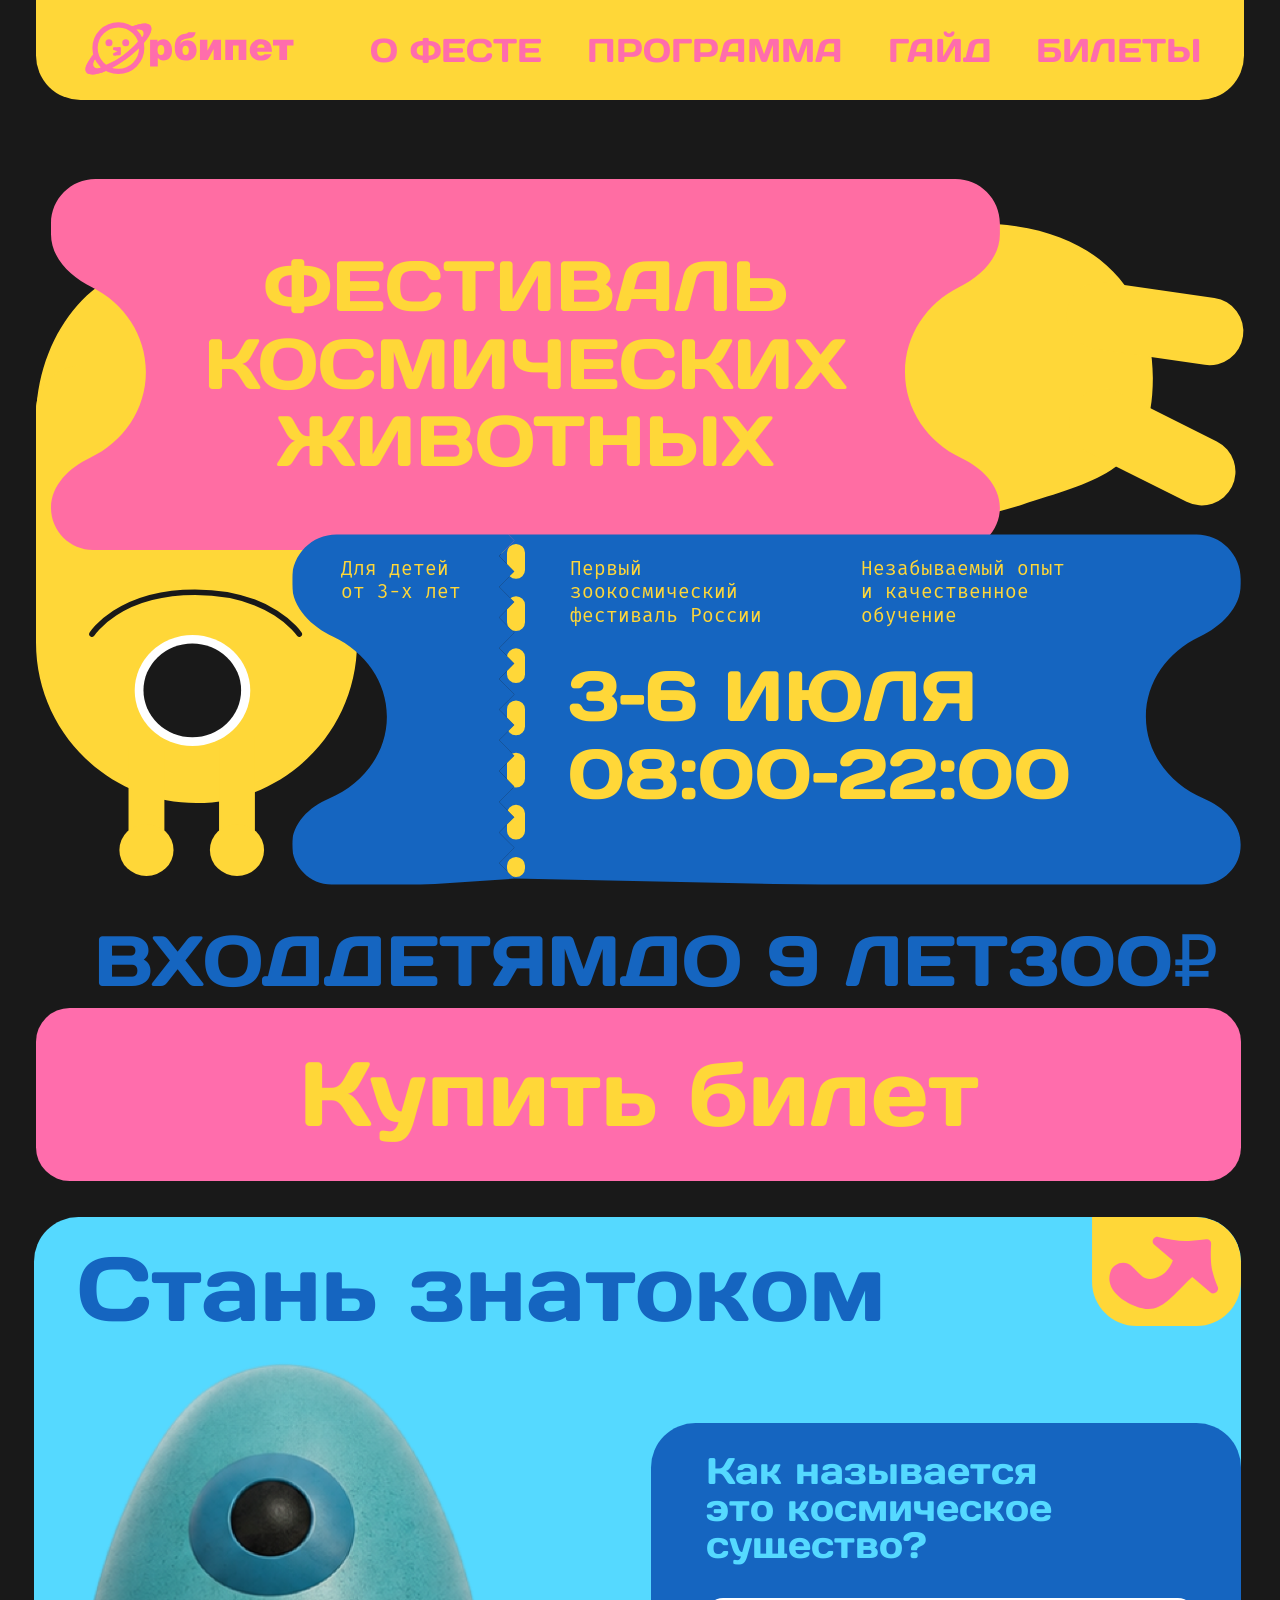
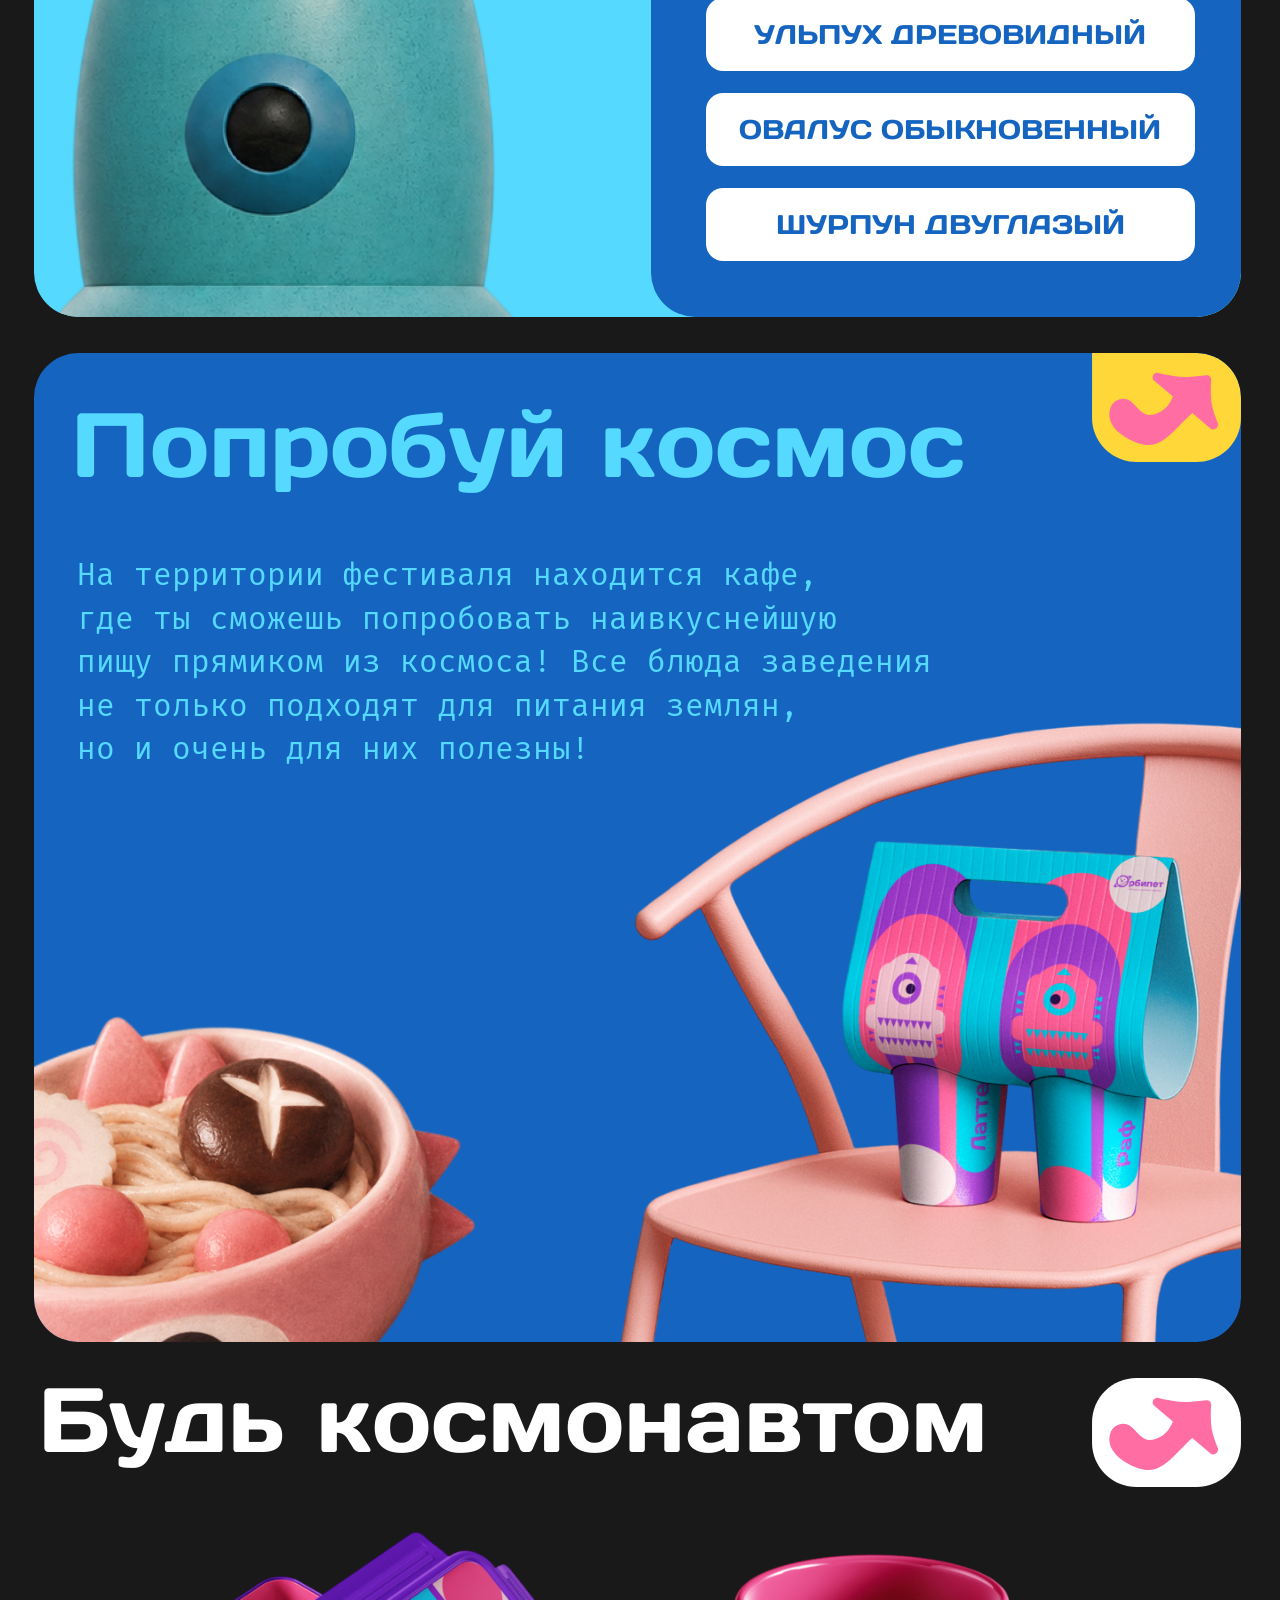
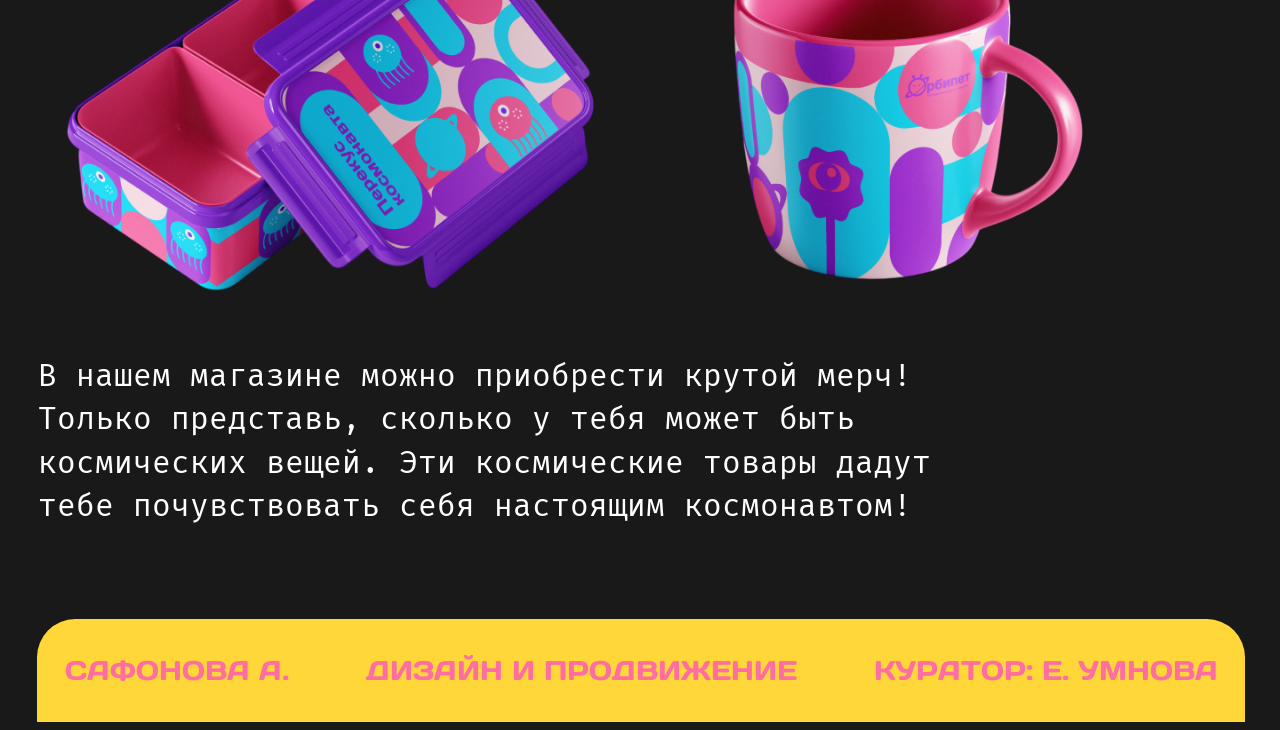
==== index.html @ fed08a74 "first commit first commit" ====
<!DOCTYPE html>
<html lang="ru">
<head>
    <meta charset="UTF-8">
    <meta name="viewport" content="width=device-width, initial-scale=1.0">
    <title>Главная — Фестиваль космических животных</title>
    <link rel="stylesheet" href="stylesheets/style.css">
</head>
<body class="page-main">


    <nav class="top-nav">
        <a class="top-nav__logo" href="index.html">
            <img src="images/main-logo-rbipet.svg" alt="рбипет">
        </a>
        <ul class="top-nav__list">
            <li><a class="top-nav__link" href="about.html">О&nbsp;фесте</a></li>
            <li><a class="top-nav__link" href="program.html">Программа</a></li>
            <li><a class="top-nav__link" href="guide.html">Гайд</a></li>
            <li><a class="top-nav__link" href="tickets.html">Билеты</a></li>
        </ul>
    </nav>


    <div class="hero-blob">
        <img src="images/main-hero-blob.svg" alt="">
    </div>


    <div class="hero-plate">
        <img class="hero-plate__bg" src="images/main-hero-plate.svg" alt="">
        <h1 class="hero-plate__title">ФЕСТИВАЛЬ<br>КОСМИЧЕСКИХ<br>ЖИВОТНЫХ</h1>
    </div>


    <!-- Info-card = «билетик» феста. Поделён по пунктирной перфорации
         на две половины — корешок слева и основная часть справа.
         Клик/наведение на правую часть → она «отрывается» по перфорации. -->
    <div class="info-card" id="info-card">
        <!-- Левая половина-корешок: не двигается. -->
        <div class="info-card__half info-card__half--left">
            <img class="info-card__bg" src="images/main-info-card-bg.svg" alt="">
            <span class="info-card__small info-card__small--left">Для&nbsp;детей<br>от&nbsp;3-х лет</span>
        </div>
        <!-- Правая половина: при клике отрывается с лёгким поворотом. -->
        <div class="info-card__half info-card__half--right">
            <img class="info-card__bg" src="images/main-info-card-bg.svg" alt="">
            <span class="info-card__small info-card__small--mid">Первый зоокосмический<br>фестиваль России</span>
            <span class="info-card__small info-card__small--right">Незабываемый опыт<br>и&nbsp;качественное обучение</span>
            <div class="info-card__divider"></div>
            <p class="info-card__date">3–6&nbsp;ИЮЛЯ</p>
            <p class="info-card__time">08:00–22:00</p>
        </div>
    </div>


    <!-- На мобайле текст разбит на 4 строки <br class="entry-fee__br">, как на фигме.
         На планшете и десктопе .entry-fee__br скрывается через display:none — текст
         собирается в одну строку как в тех макетах. -->
    <p class="entry-fee">вход<br class="entry-fee__br">детям<br class="entry-fee__br">до&nbsp;9&nbsp;лет<br class="entry-fee__br">300₽</p>


    <a class="buy-button" href="tickets.html">
        <span class="buy-button__text">Купить билет</span>
    </a>


    <section class="quiz" id="quiz">
        <h2 class="quiz__title">Стань знатоком</h2>
        <a class="quiz__arrow" href="about.html" aria-label="Узнать больше о фесте">
            <img src="images/main-quiz-arrow.svg" alt="">
        </a>
        <div class="quiz__character">
            <img src="images/main-hero-character.png" alt="Космическое существо">
        </div>
        <div class="quiz__card" id="quiz-card">
            <p class="quiz__question" id="quiz-question">Как называется<br>это космическое существо?</p>
            <div class="quiz__options" id="quiz-options">
                <!-- кнопки опроса рисуются JS из массива в javascript/main.js -->
            </div>
            <p class="quiz__feedback" id="quiz-feedback"></p>
        </div>
    </section>


    <section class="cosmos">
        <h2 class="cosmos__title">Попробуй космос</h2>
        <a class="cosmos__arrow" href="program.html" aria-label="К программе">
            <img src="images/main-quiz-arrow.svg" alt="">
        </a>
        <p class="cosmos__text">
            На&nbsp;территории фестиваля находится кафе,<br>
            где&nbsp;ты&nbsp;сможешь попробовать наивкуснейшую<br>
            пищу прямиком из&nbsp;космоса! Все&nbsp;блюда заведения не&nbsp;только подходят для&nbsp;питания землян, но&nbsp;и&nbsp;очень для&nbsp;них&nbsp;полезны!
        </p>
        <div class="cosmos__photo cosmos__photo--chair">
            <img src="images/main-cosmos-chair.png" alt="Космическое кафе">
        </div>
        <div class="cosmos__photo cosmos__photo--character">
            <img src="images/main-cosmos-character.png" alt="Космический персонаж">
        </div>
    </section>


    <h2 class="cosmonaut-title">Будь космонавтом</h2>
    <!-- Стрелка теперь открывает попап с отложкой мерча, а не ведёт на /guide.html -->
    <button class="cosmonaut-arrow" id="cosmonaut-arrow-btn" type="button" aria-label="Отложить мерч">
        <img src="images/back-arrow.svg" alt="">
    </button>
    <img class="cosmonaut-lunchbox" src="images/main-merch-lunchbox.png" alt="Космический ланчбокс">
    <img class="cosmonaut-cup" src="images/main-merch-cup.png" alt="Космическая кружка">
    <!-- Жёсткие <br>'ы повторяют переносы строк из Figma (нода 56:666):
         4 строки центрированного Fira Mono. На десктопе тоже укладывается в 4 строки.
         cosmonaut-text__br--mobile — дополнительный перенос только для мобайла,
         чтобы «Эти» начиналось с новой строки после «вещей.». -->
    <p class="cosmonaut-text">
        В&nbsp;нашем магазине можно приобрести крутой мерч!<br>
        Только представь, сколько у&nbsp;тебя может быть<br>
        космических вещей.<br class="cosmonaut-text__br--mobile"> Эти космические товары дадут<br>
        тебе почувствовать себя настоящим космонавтом!
    </p>


    <footer class="main-footer">
        <span class="main-footer__text">Сафонова А.</span>
        <span class="main-footer__text">Дизайн и&nbsp;продвижение</span>
        <span class="main-footer__text">Куратор: Е.&nbsp;Умнова</span>
    </footer>


    <!-- ===== Попап «Отложить мерч» — копия гайдовского попапа с другим текстом ===== -->
    <div class="popup-overlay" id="merch-popup-overlay" hidden>
        <div class="popup" role="dialog" aria-modal="true" aria-labelledby="merch-popup-title">
            <button class="popup__close" id="merch-popup-close" type="button" aria-label="Закрыть">
                <span class="popup__close-x"></span>
            </button>

            <h2 class="popup__title" id="merch-popup-title">
                Оставьте вашу почту&nbsp;—<br>мы отложим мерч для&nbsp;вас
            </h2>

            <form class="popup__form" id="merch-popup-form" novalidate>
                <div class="popup__input-wrap">
                    <input class="popup__input"
                           type="email"
                           id="merch-popup-email"
                           name="email"
                           placeholder="example@mail.ru"
                           required>
                </div>
                <button class="popup__submit" type="submit" aria-label="Отправить">
                    <img src="images/popup-arrow.svg" alt="">
                </button>
            </form>
        </div>
    </div>


    <!-- Уведомление «Спасибо!» для главного попапа -->
    <div class="notification" id="merch-notification" hidden>
        <span class="notification__text">Спасибо! Все&nbsp;прошло успешно!</span>
    </div>


    <script src="javascript/nav.js"></script>
    <script src="javascript/main.js"></script>
</body>
</html>
---- stylesheets/style.css ----
@import url('reset.css');
@import url('fonts.css');
@import url('layout.css');
@import url('animation.css');
@import url('adaptive.css');
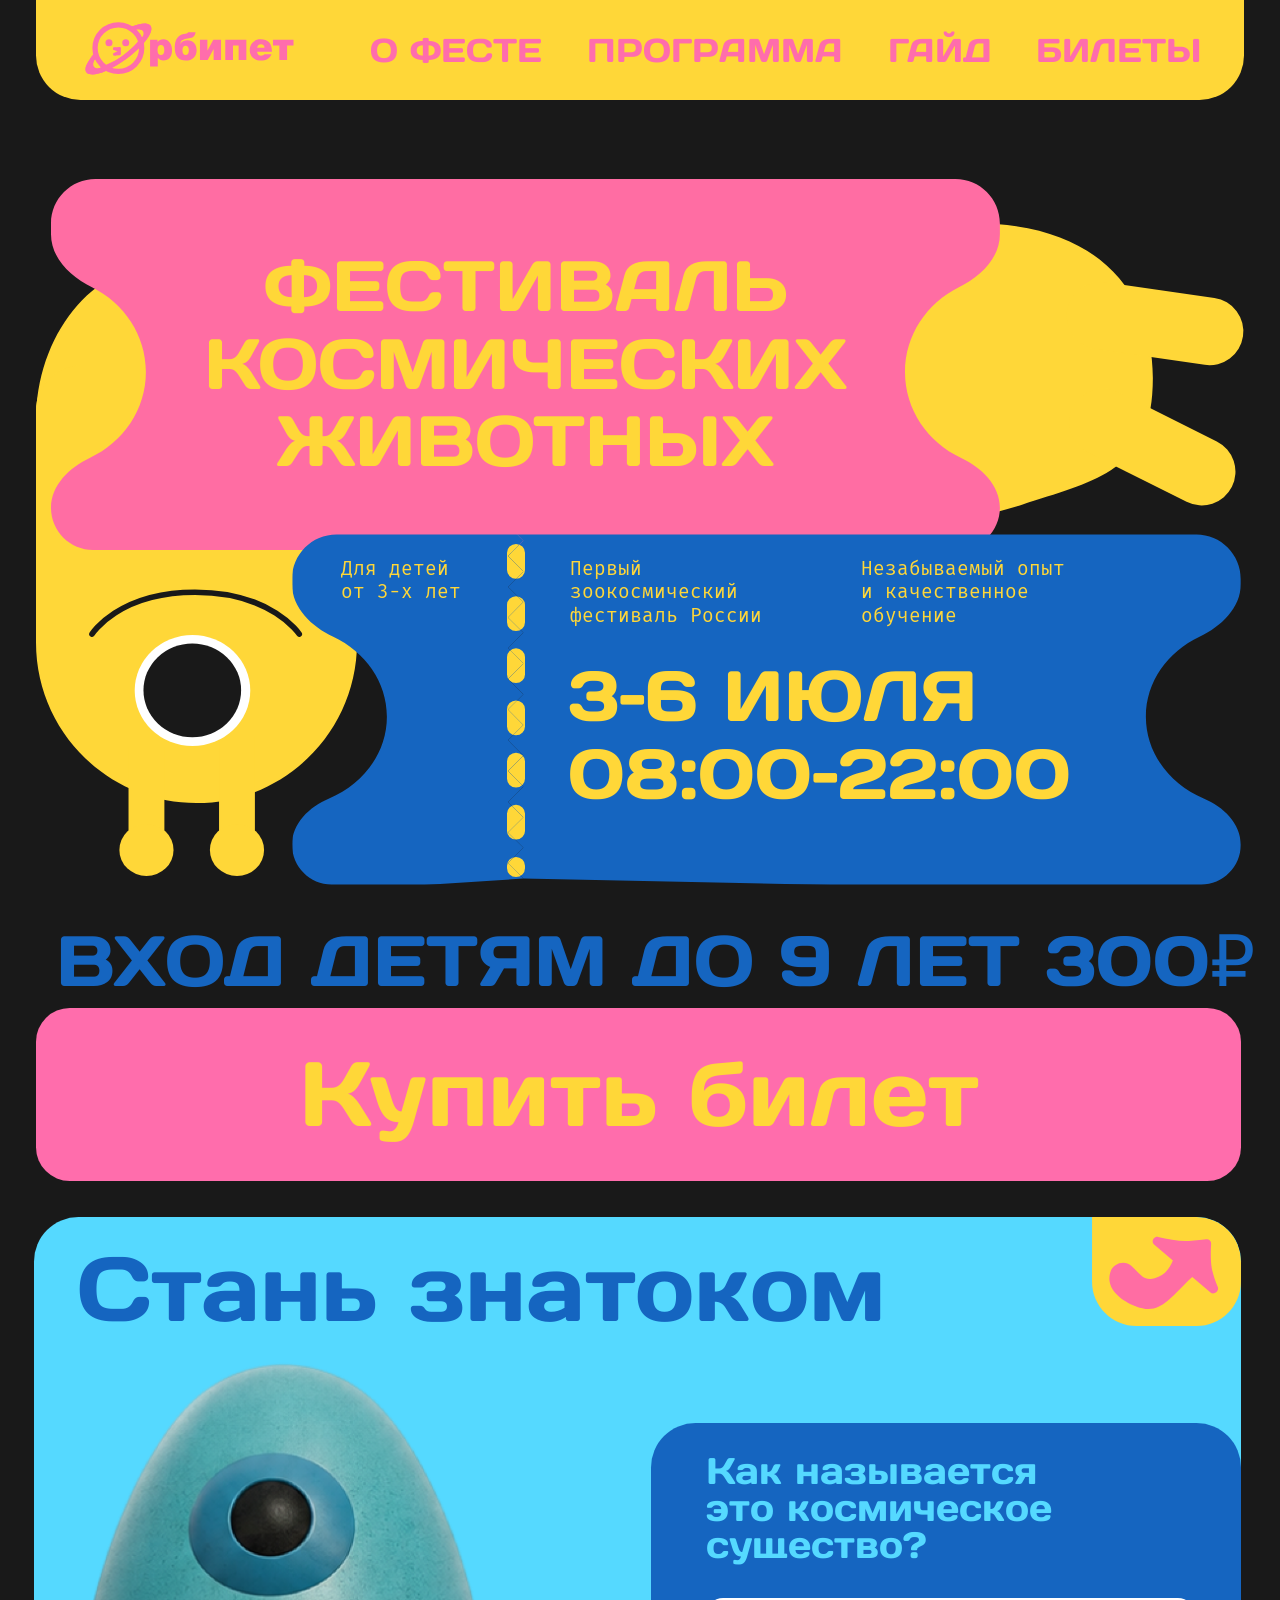
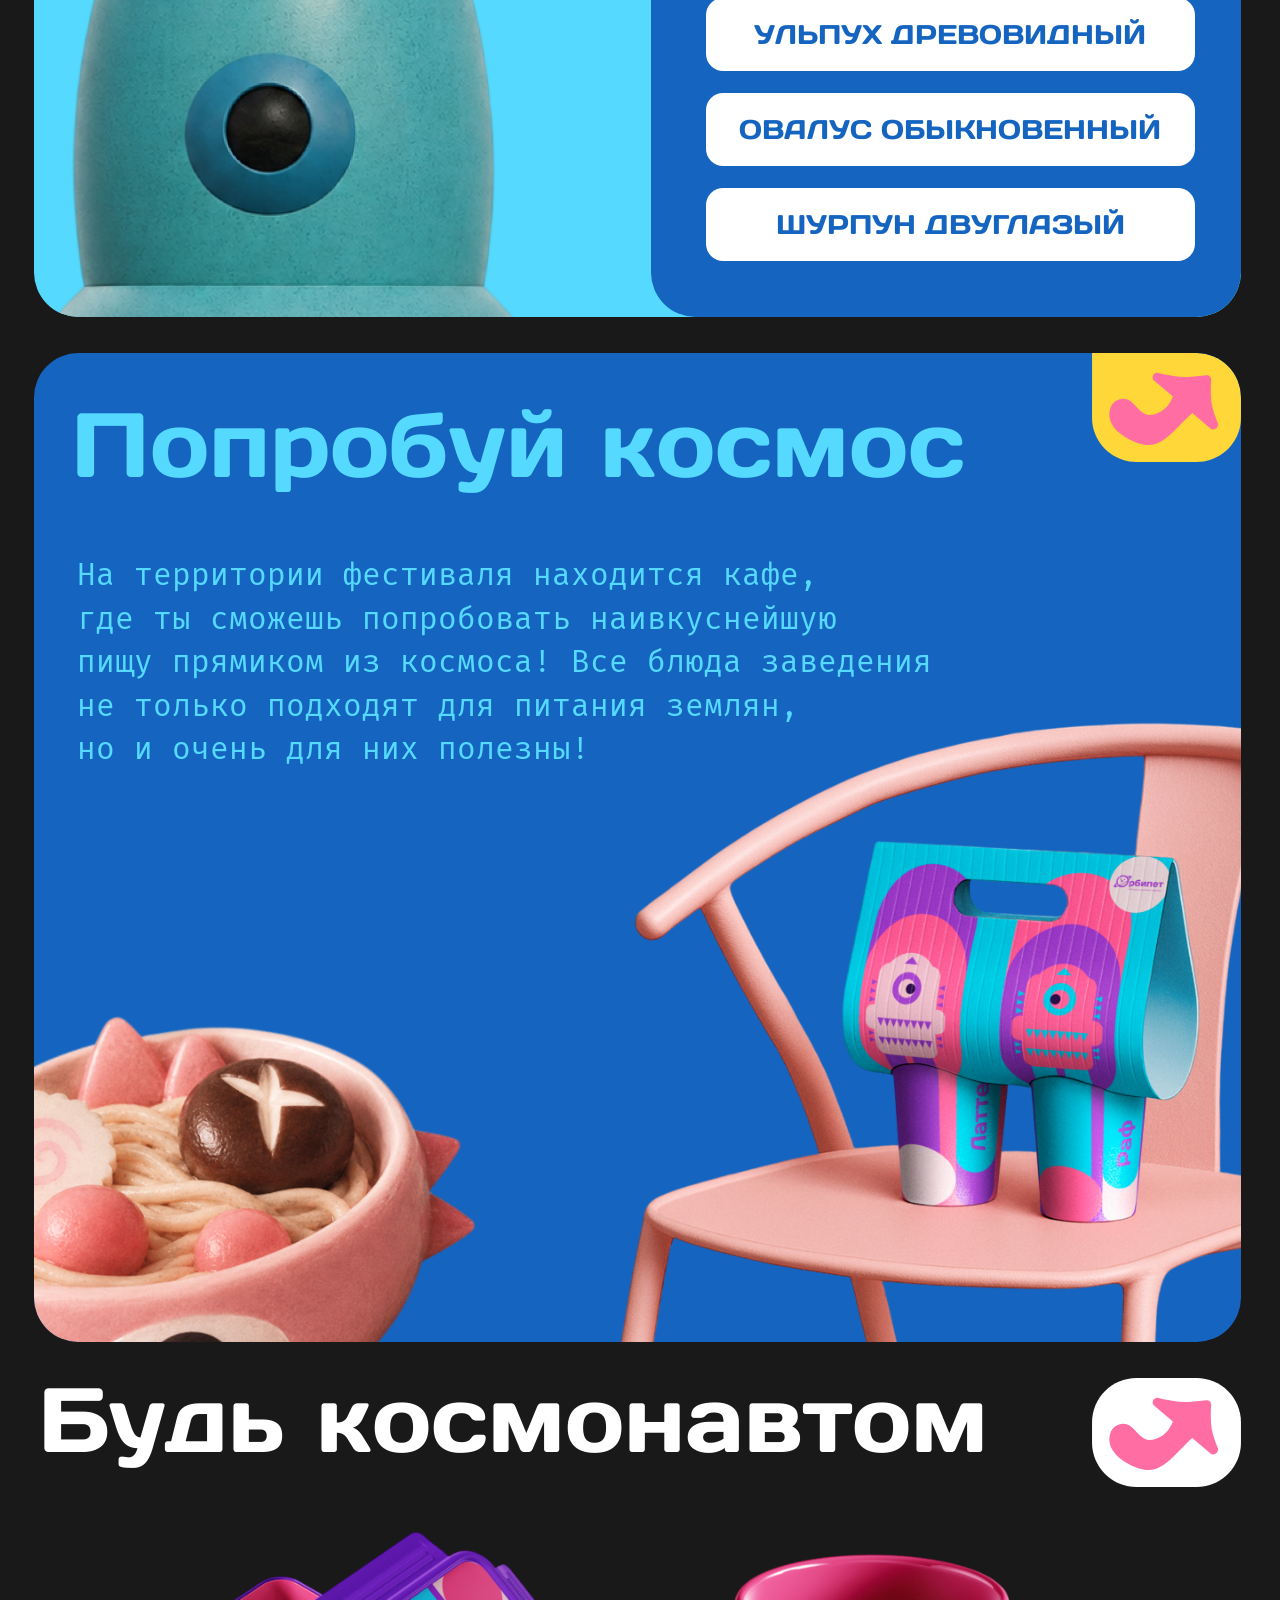
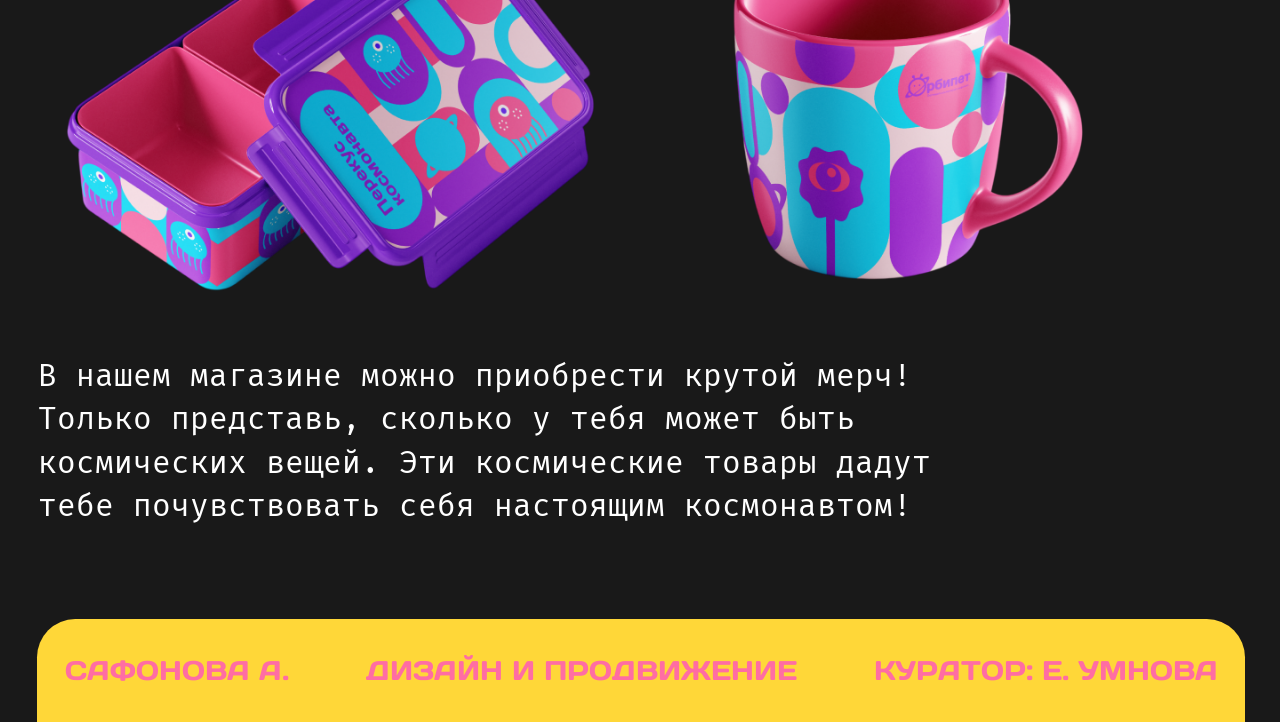
==== commit 43832496: "second commit second" ====
--- a/index.html
+++ b/index.html
@@ -41,12 +41,17 @@
         <div class="info-card__half info-card__half--left">
             <img class="info-card__bg" src="images/main-info-card-bg.svg" alt="">
             <span class="info-card__small info-card__small--left">Для&nbsp;детей<br>от&nbsp;3-х лет</span>
+            <!-- Копия пунктира внутри левой половины: clip-path зигзага показывает только её
+                 левую часть. При отрыве правой половины — остаётся на месте. -->
+            <div class="info-card__divider"></div>
         </div>
         <!-- Правая половина: при клике отрывается с лёгким поворотом. -->
         <div class="info-card__half info-card__half--right">
             <img class="info-card__bg" src="images/main-info-card-bg.svg" alt="">
             <span class="info-card__small info-card__small--mid">Первый зоокосмический<br>фестиваль России</span>
             <span class="info-card__small info-card__small--right">Незабываемый опыт<br>и&nbsp;качественное обучение</span>
+            <!-- Копия пунктира внутри правой половины: clip-path зигзага показывает её правую
+                 часть. При отрыве — едет вместе с правой половиной (билет рвётся по перфорации). -->
             <div class="info-card__divider"></div>
             <p class="info-card__date">3–6&nbsp;ИЮЛЯ</p>
             <p class="info-card__time">08:00–22:00</p>
@@ -57,7 +62,7 @@
     <!-- На мобайле текст разбит на 4 строки <br class="entry-fee__br">, как на фигме.
          На планшете и десктопе .entry-fee__br скрывается через display:none — текст
          собирается в одну строку как в тех макетах. -->
-    <p class="entry-fee">вход<br class="entry-fee__br">детям<br class="entry-fee__br">до&nbsp;9&nbsp;лет<br class="entry-fee__br">300₽</p>
+    <p class="entry-fee">вход<br class="entry-fee__br"> детям<br class="entry-fee__br"> до&nbsp;9&nbsp;лет<br class="entry-fee__br"> 300₽</p>
 
 
     <a class="buy-button" href="tickets.html">
